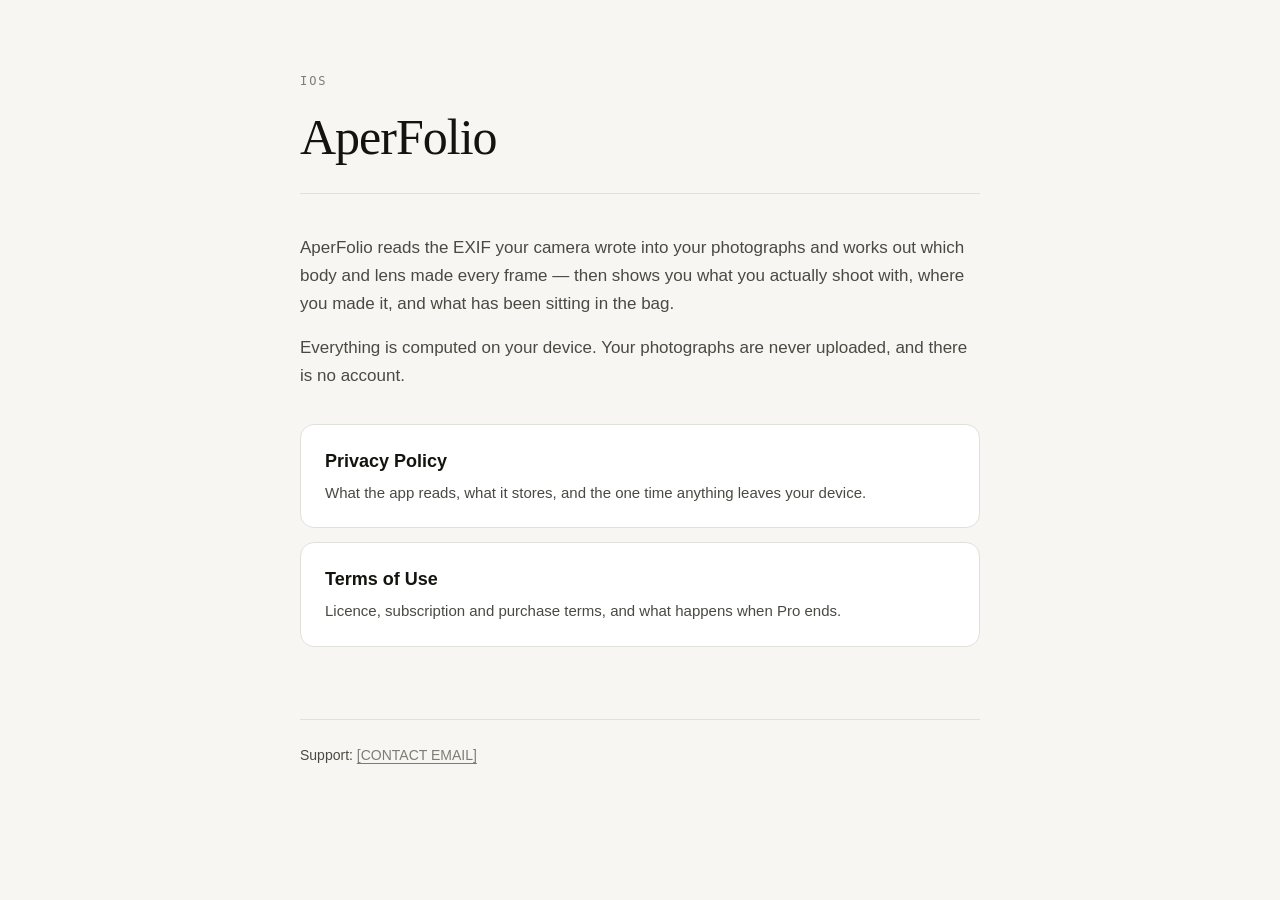
==== index.html @ 3537e6a0 "Add privacy policy and terms of use The two pages AperFolio's paywall links to. App Review checks bo" ====
<!doctype html>
<html lang="en">
<head>
<meta charset="utf-8">
<meta name="viewport" content="width=device-width, initial-scale=1">
<title>AperFolio</title>
<meta name="description" content="A portfolio for the gear you shoot with. Privacy policy and terms of use.">
<link rel="stylesheet" href="style.css">
</head>
<body>
<div class="wrap">

<header class="masthead">
  <p class="eyebrow">iOS</p>
  <h1>AperFolio</h1>
</header>

<p>
  AperFolio reads the EXIF your camera wrote into your photographs and works out
  which body and lens made every frame — then shows you what you actually shoot
  with, where you made it, and what has been sitting in the bag.
</p>
<p>
  Everything is computed on your device. Your photographs are never uploaded,
  and there is no account.
</p>

<div class="cards">
  <a class="card" href="privacy.html">
    <div class="t">Privacy Policy</div>
    <div class="d">What the app reads, what it stores, and the one time anything leaves your device.</div>
  </a>
  <a class="card" href="terms.html">
    <div class="t">Terms of Use</div>
    <div class="d">Licence, subscription and purchase terms, and what happens when Pro ends.</div>
  </a>
</div>

<footer>
  <p>Support: <a href="mailto:[CONTACT EMAIL]">[CONTACT EMAIL]</a></p>
</footer>

</div>
</body>
</html>
---- style.css ----
/* AperFolio — legal pages.
   One stylesheet for all three, kept close to the app's register: a serif for
   the headings, a mono for the eyebrows, and a warm paper ground. */

:root {
    color-scheme: light dark;
    --bg: #f7f6f3;
    --surface: #ffffff;
    --ink: #14140f;
    --ink-secondary: #4a4a42;
    --ink-tertiary: #7d7d73;
    --rule: #e2e0d9;
    --accent: #16413c;
    --serif: "New York", ui-serif, Georgia, "Times New Roman", serif;
    --sans: -apple-system, BlinkMacSystemFont, "SF Pro Text", "Segoe UI", Roboto, sans-serif;
    --mono: ui-monospace, "SF Mono", SFMono-Regular, Menlo, Consolas, monospace;
}

@media (prefers-color-scheme: dark) {
    :root {
        --bg: #14140f;
        --surface: #1c1c17;
        --ink: #f2f1ec;
        --ink-secondary: #bfbdb4;
        --ink-tertiary: #8b8980;
        --rule: #2e2e27;
        --accent: #8fd3c6;
    }
}

* { box-sizing: border-box; }

html { -webkit-text-size-adjust: 100%; }

body {
    margin: 0;
    padding: 0 20px 96px;
    background: var(--bg);
    color: var(--ink);
    font-family: var(--sans);
    font-size: 17px;
    line-height: 1.65;
    -webkit-font-smoothing: antialiased;
}

.wrap { max-width: 680px; margin: 0 auto; }

header.masthead {
    padding: 72px 0 28px;
    border-bottom: 1px solid var(--rule);
    margin-bottom: 40px;
}

.eyebrow {
    font-family: var(--mono);
    font-size: 12px;
    letter-spacing: 0.16em;
    text-transform: uppercase;
    color: var(--ink-tertiary);
    margin: 0 0 18px;
}

h1 {
    font-family: var(--serif);
    font-weight: 400;
    font-size: clamp(34px, 7vw, 50px);
    line-height: 1.1;
    letter-spacing: -0.02em;
    margin: 0;
}

h2 {
    font-family: var(--serif);
    font-weight: 400;
    font-size: 25px;
    line-height: 1.25;
    letter-spacing: -0.01em;
    margin: 52px 0 14px;
    padding-top: 24px;
    border-top: 1px solid var(--rule);
}

h2:first-of-type { border-top: none; padding-top: 0; margin-top: 36px; }

h3 {
    font-family: var(--sans);
    font-weight: 600;
    font-size: 17px;
    margin: 28px 0 8px;
}

p, li { color: var(--ink-secondary); }
p { margin: 0 0 16px; }

ul { padding-left: 22px; margin: 0 0 16px; }
li { margin-bottom: 9px; }

strong { color: var(--ink); font-weight: 600; }

a { color: var(--accent); text-underline-offset: 3px; }
a:hover { text-decoration-thickness: 2px; }

/* The plain-language summary that opens each policy. */
.summary {
    background: var(--surface);
    border: 1px solid var(--rule);
    border-radius: 14px;
    padding: 22px 24px;
    margin: 0 0 8px;
}
.summary p:last-child { margin-bottom: 0; }
.summary ul { margin-bottom: 0; }

.updated {
    font-family: var(--mono);
    font-size: 12px;
    letter-spacing: 0.08em;
    color: var(--ink-tertiary);
    margin: 20px 0 0;
}

footer {
    margin-top: 72px;
    padding-top: 24px;
    border-top: 1px solid var(--rule);
    font-size: 14px;
    color: var(--ink-tertiary);
}
footer a { color: var(--ink-tertiary); }

nav.crumbs {
    font-family: var(--mono);
    font-size: 12px;
    letter-spacing: 0.08em;
    text-transform: uppercase;
    margin-bottom: 8px;
}
nav.crumbs a { color: var(--ink-tertiary); text-decoration: none; }
nav.crumbs a:hover { text-decoration: underline; }

/* Index page cards. */
.cards { display: grid; gap: 14px; margin-top: 34px; }
.card {
    display: block;
    background: var(--surface);
    border: 1px solid var(--rule);
    border-radius: 14px;
    padding: 22px 24px;
    text-decoration: none;
    color: inherit;
}
.card:hover { border-color: var(--ink-tertiary); }
.card .t { font-weight: 600; font-size: 18px; margin-bottom: 4px; color: var(--ink); }
.card .d { color: var(--ink-secondary); font-size: 15px; }
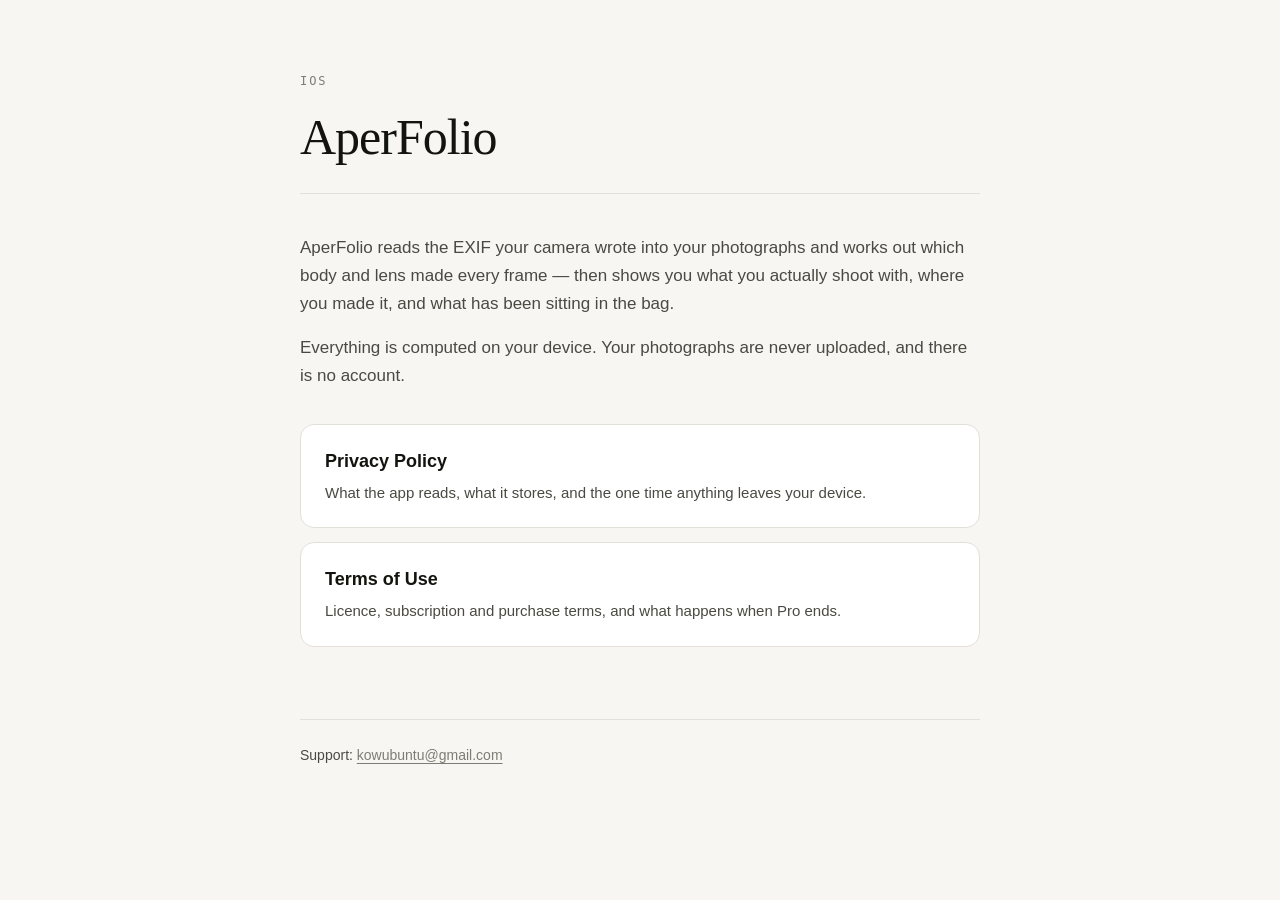
==== commit 0fb6ddf4: "Fill the publisher, contact address and governing law Rufus, kowubuntu@gmail.com, and England and Wa" ====
--- a/index.html
+++ b/index.html
@@ -37,7 +37,7 @@
 </div>
 
 <footer>
-  <p>Support: <a href="mailto:[CONTACT EMAIL]">[CONTACT EMAIL]</a></p>
+  <p>Support: <a href="mailto:kowubuntu@gmail.com">kowubuntu@gmail.com</a></p>
 </footer>
 
 </div>
